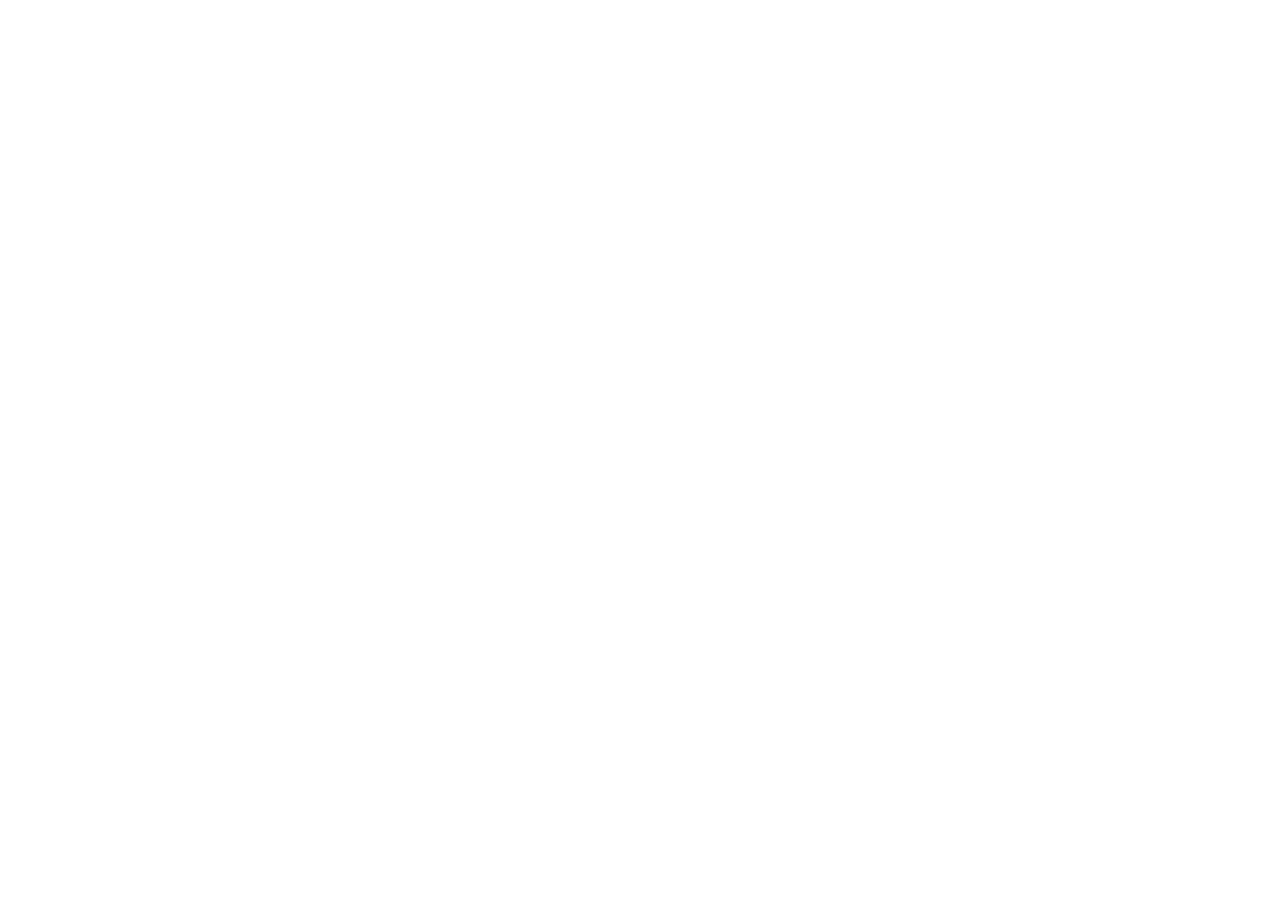
==== futures.html @ b8268a12 "???" ====
<!DOCTYPE html>
<html lang="en">
<head>
    <meta charset="UTF-8">
    <meta name="viewport" content="width=device-width, initial-scale=1.0">
    <title>Document</title>
</head>
<body>
    
</body>
</html>
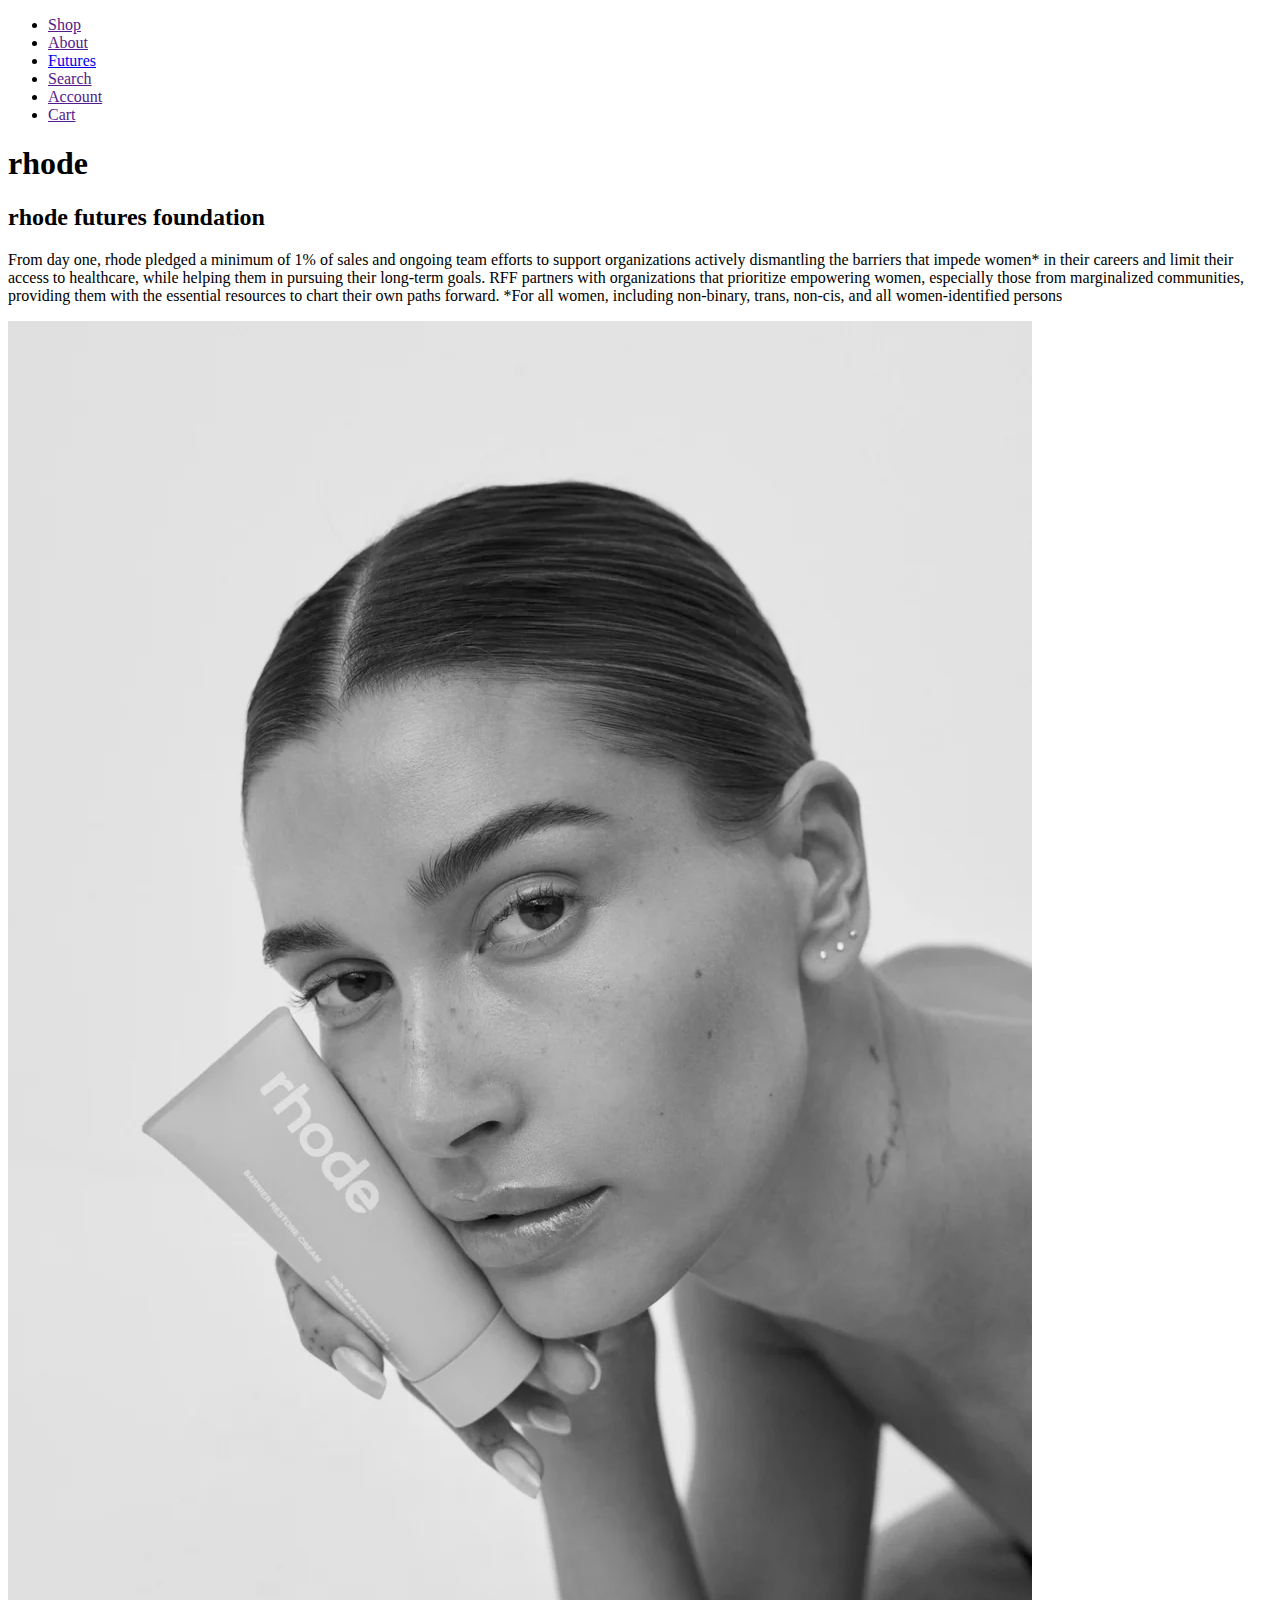
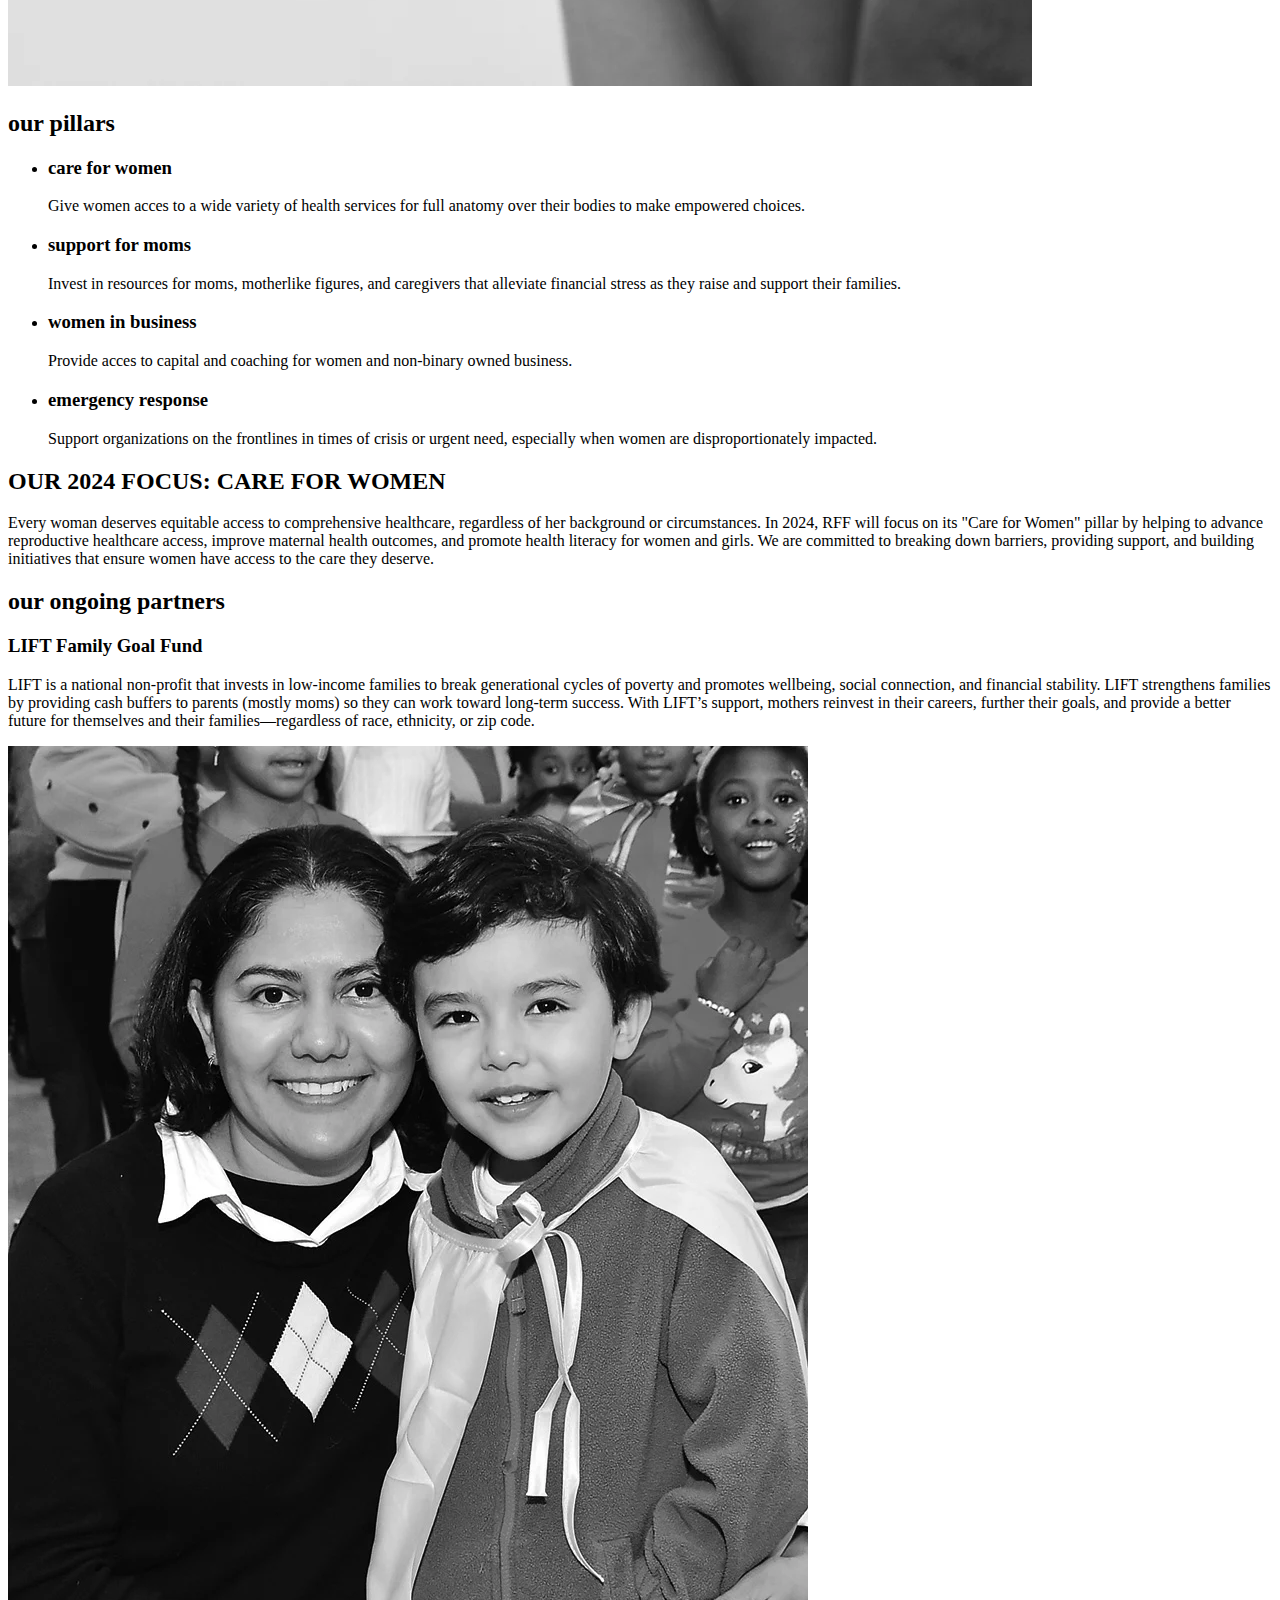
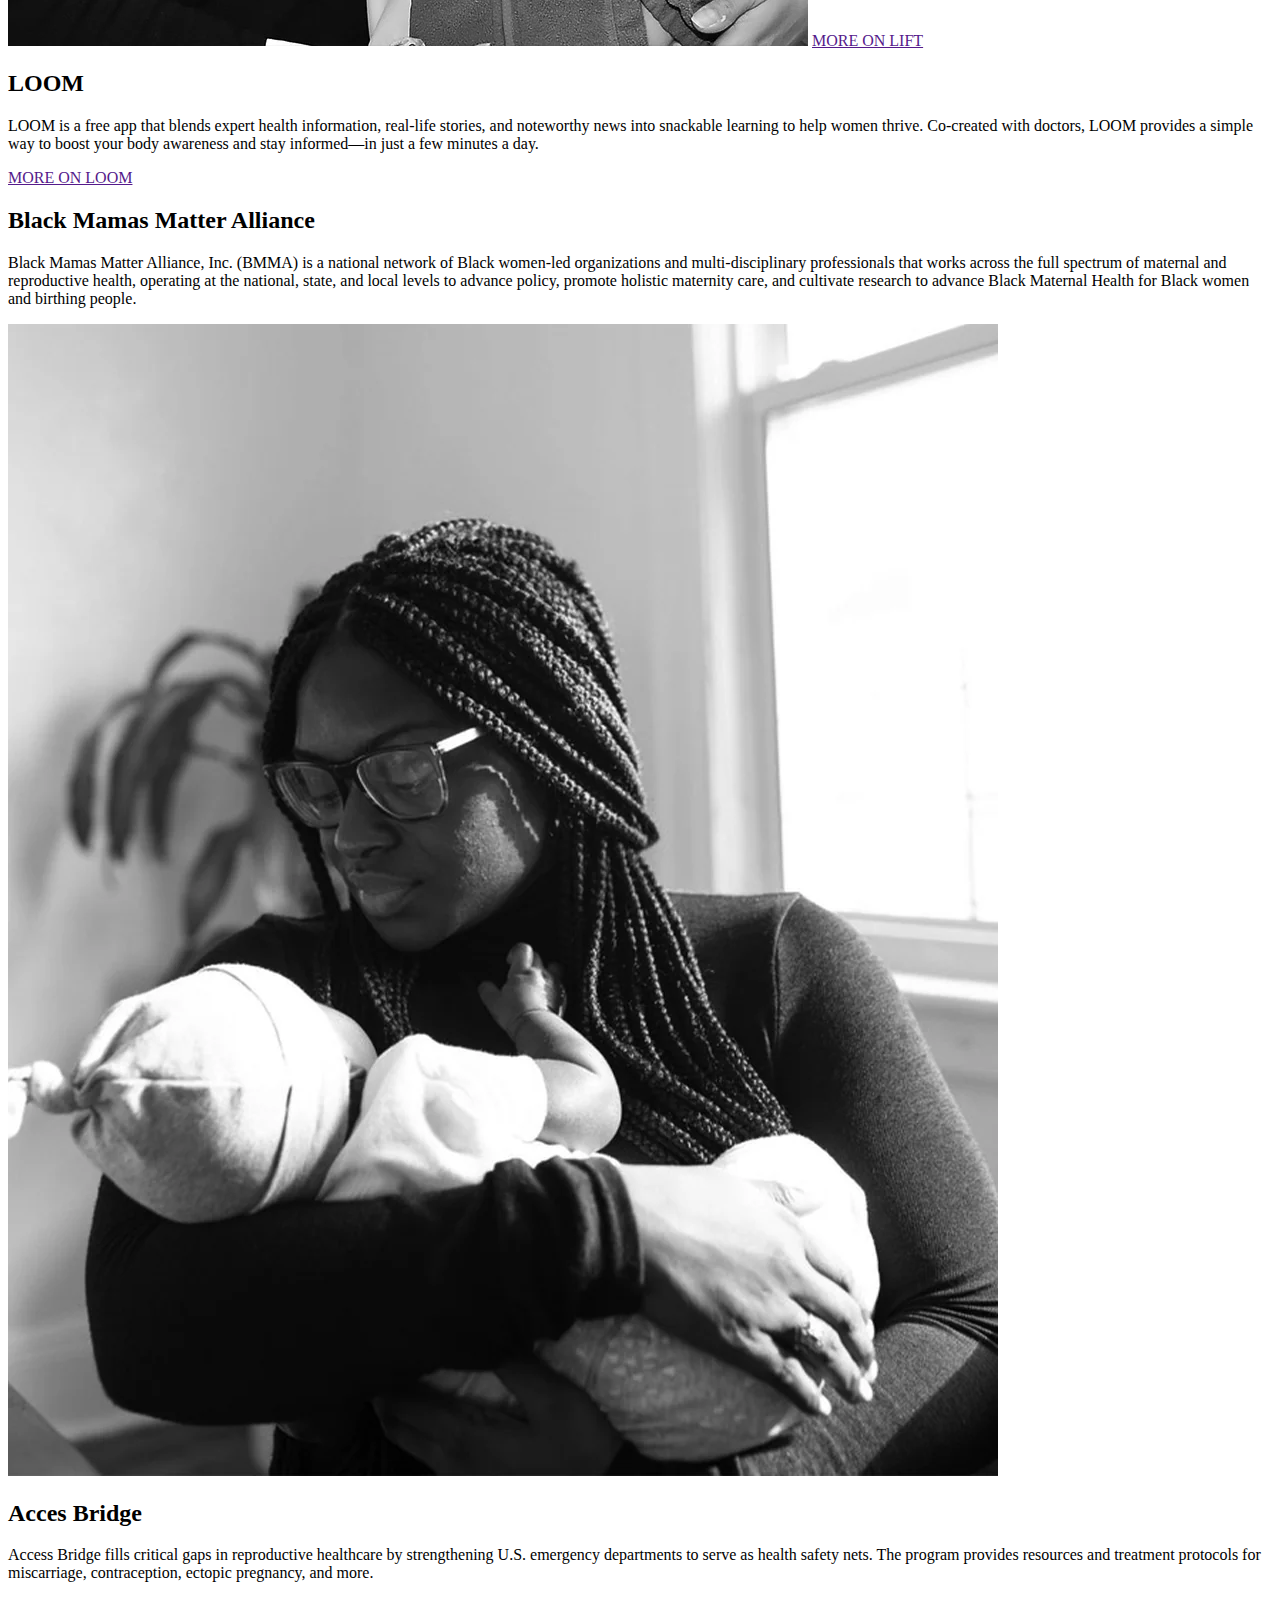
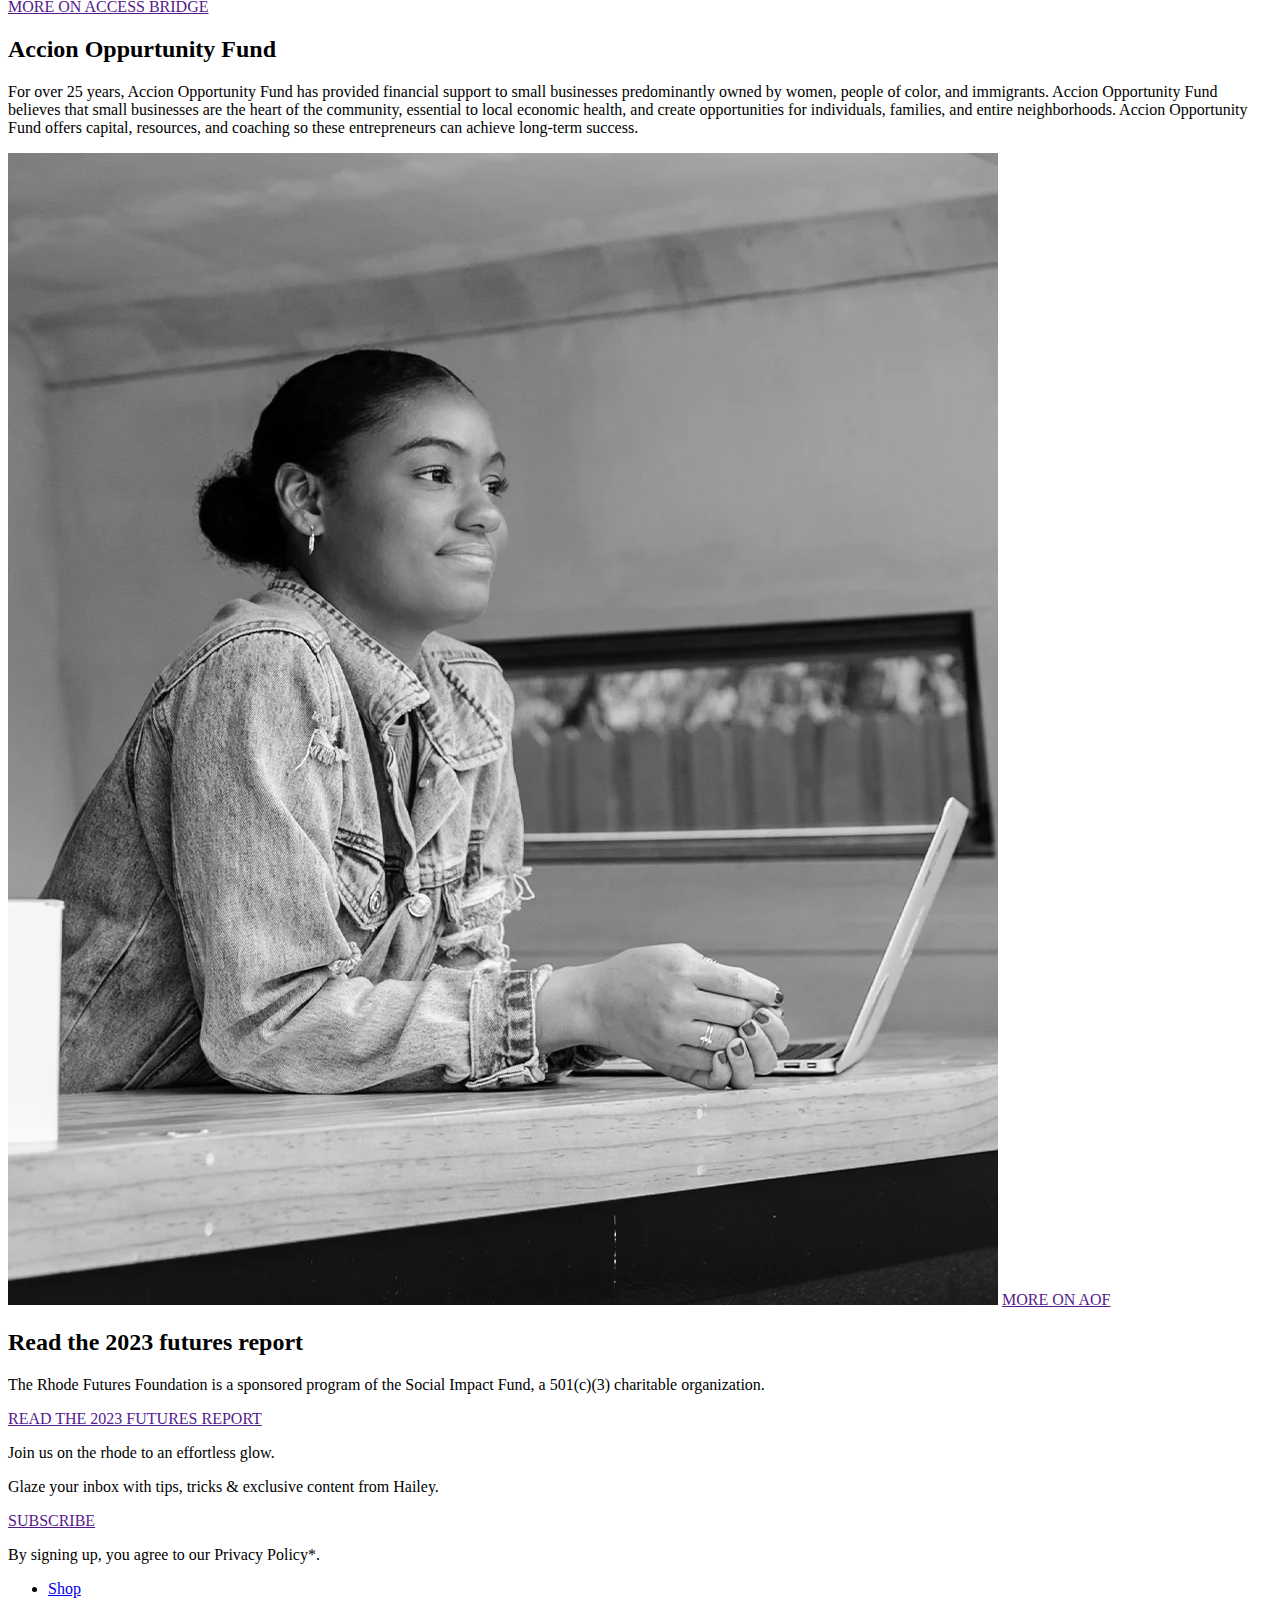
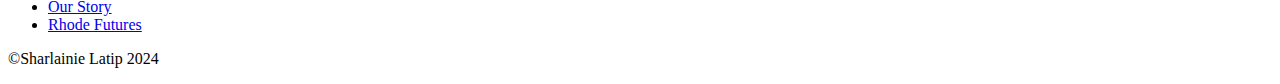
==== commit 817a25f2: "27/11" ====
--- a/futures.html
+++ b/futures.html
@@ -1,11 +1,133 @@
 <!DOCTYPE html>
 <html lang="en">
+	
 <head>
-    <meta charset="UTF-8">
-    <meta name="viewport" content="width=device-width, initial-scale=1.0">
-    <title>Document</title>
+	<meta charset="UTF-8">
+	<meta name="author" content="jouw naam">
+	<meta name="viewport" content="width=device-width, initial-scale=1">
+	
+	<title>Howdy FED2425</title>
+	
+	<link href="styles/style.css" rel="stylesheet">
+	<link rel="icon" type="image/svg+xml" href="images/favicon.svg">
 </head>
+
 <body>
-    
+    <header>
+        <nav>
+          <ul>
+            <li><a href="">Shop</a></li>
+            <li><a href="">About</a></li>
+            <li><a href="futures.html">Futures</a></li>
+            <li><a href="">Search</a></li>
+            <li><a href="">Account</a></li>
+            <li><a href="">Cart</a></li>
+          </ul>
+        </nav>
+      </header>
+    <h1>rhode</h1>
+
+    <main>
+
+        <section>
+            <h2>rhode futures foundation</h2>
+            <p>From day one, rhode pledged a minimum of 1% of sales and ongoing team efforts to support organizations actively dismantling the barriers that impede women* in their careers and limit their access to healthcare, while helping them in pursuing their long-term goals. RFF partners with organizations that prioritize empowering women, especially those from marginalized communities, providing them with the essential resources to chart their own paths forward. *For all women, including non-binary, trans, non-cis, and all women-identified persons</p>
+            <img src="images/futures-img/rhode-futures-foundation-img.webp" alt="rhode futures">
+        </section>
+
+        <section>
+            <h2>our pillars</h2>
+            <ul>
+                <li>
+                    <h3>care for women</h3>
+                    <p>Give women acces to a wide variety of health services for full anatomy over their bodies to make empowered choices.</p>
+                </li>
+                <li>
+                    <h3>support for moms</h3>
+                    <p>Invest in resources for moms, motherlike figures, and caregivers that alleviate financial stress as they raise and support their families.</p>
+                </li>
+                <li>
+                    <h3>women in business</h3>
+                    <p>Provide acces to capital and coaching for women and non-binary owned business.</p>
+                </li>
+                <li>
+                    <h3>emergency response</h3>
+                    <p>Support organizations on the frontlines in times of crisis or urgent need, especially when women are disproportionately impacted.</p>
+                </li>
+            </ul>
+        </section>
+
+        <section>
+            <h2> OUR 2024 FOCUS: CARE FOR WOMEN</h2>
+            <p>Every woman deserves equitable access to comprehensive healthcare, regardless of her background or circumstances. In 2024, RFF will focus on its "Care for Women" pillar by helping to advance reproductive healthcare access, improve maternal health outcomes, and promote health literacy for women and girls. We are committed to breaking down barriers, providing support, and building initiatives that ensure women have access to the care they deserve.</p>
+        </section>
+
+        <section>
+            <h2>our ongoing partners</h2>
+            <h3>LIFT Family Goal Fund</h3>
+            <p>LIFT is a national non-profit that invests in low-income families to break generational cycles of poverty and promotes wellbeing, social connection, and financial stability. LIFT strengthens families by providing cash buffers to parents (mostly moms) so they can work toward long-term success. With LIFT’s support, mothers reinvest in their careers, further their goals, and provide a better future for themselves and their families—regardless of race, ethnicity, or zip code.</p>
+            <img src="images/futures-img/lift-img.webp" alt="lift family goal fund">
+            <a href="">MORE ON LIFT</a>
+        </section>
+
+        <section>
+            <h2>LOOM</h2>
+            <p>LOOM is a free app that blends expert health information, real-life stories, and noteworthy news into snackable learning to help women thrive. Co-created with doctors, LOOM provides a simple way to boost your body awareness and stay informed—in just a few minutes a day.</p>
+            <a href="">MORE ON LOOM</a>
+        </section>
+
+        <section>
+            <h2>Black Mamas Matter Alliance</h2>
+            <p>Black Mamas Matter Alliance, Inc. (BMMA) is a national network of Black women-led organizations and multi-disciplinary professionals that works across the full spectrum of maternal and reproductive health, operating at the national, state, and local levels to advance policy, promote holistic maternity care, and cultivate research to advance Black Maternal Health for Black women and birthing people.</p>
+            <img src="images/futures-img/bbma-img.webp" alt="black mamas matter alliance">
+        </section>
+
+        <section>
+            <h2>Acces Bridge</h2>
+            <p>Access Bridge fills critical gaps in reproductive healthcare by strengthening U.S. emergency departments to serve as health safety nets. The program provides resources and treatment protocols for miscarriage, contraception, ectopic pregnancy, and more.</p>
+            <a href="">MORE ON ACCESS BRIDGE</a>
+        </section>
+
+        <section>
+            <h2>Accion Oppurtunity Fund</h2>
+            <p>For over 25 years, Accion Opportunity Fund has provided financial support to small businesses predominantly owned by women, people of color, and immigrants. Accion Opportunity Fund believes that small businesses are the heart of the community, essential to local economic health, and create opportunities for individuals, families, and entire neighborhoods. Accion Opportunity Fund offers capital, resources, and coaching so these entrepreneurs can achieve long-term success.</p>
+            <img src="images/futures-img/accion-img.webp" alt="accion">
+            <a href="">MORE ON AOF</a>
+        </section>
+
+        <section>
+            <h2>Read the 2023 futures report</h2>
+            <!-- maak h2 visually hidden -->
+            <p>The Rhode Futures Foundation is a sponsored program of the Social Impact Fund, a 501(c)(3) charitable organization.</p>
+            <a href="">READ THE 2023 FUTURES REPORT</a>
+        </section>
+
+    </main>
+
+    <footer>
+	
+		<p>Join us on the rhode to an effortless glow.</p>
+		<p>Glaze your inbox with tips, tricks & exclusive content from Hailey.</p>
+	
+		<form action="Email Adress">
+				<a href="">SUBSCRIBE</a>
+		</form>
+	
+		<p>By signing up, you agree to our Privacy Policy*.</p>
+	
+		<nav>
+		  <ul>
+			<li><a href="shop.html">Shop</a></li>
+			<li><a href="our-story.html">Our Story</a></li>
+			<li><a href="futures.html">Rhode Futures</a></li>
+		  </ul>
+		</nav>
+	
+			<p>&copy;Sharlainie Latip 2024</p>
+	  </footer>
+
 </body>
+
+<script defer src="scripts/script.js"></script>
+
 </html>--- a/styles/style.css
+++ b/styles/style.css
@@ -0,0 +1,30 @@
+/**************/
+/* CSS REMEDY */
+/**************/
+*, *::after, *::before {
+  box-sizing:border-box;  
+}
+
+
+
+
+
+
+/*********************/
+/* CUSTOM PROPERTIES */
+/*********************/
+:root {
+	/* startje */
+	--color-text:#111;
+	--color-background:#eee;
+}
+
+
+
+
+
+/****************/
+/* JOUW STYLING */
+/****************/
+
+/* jouw code */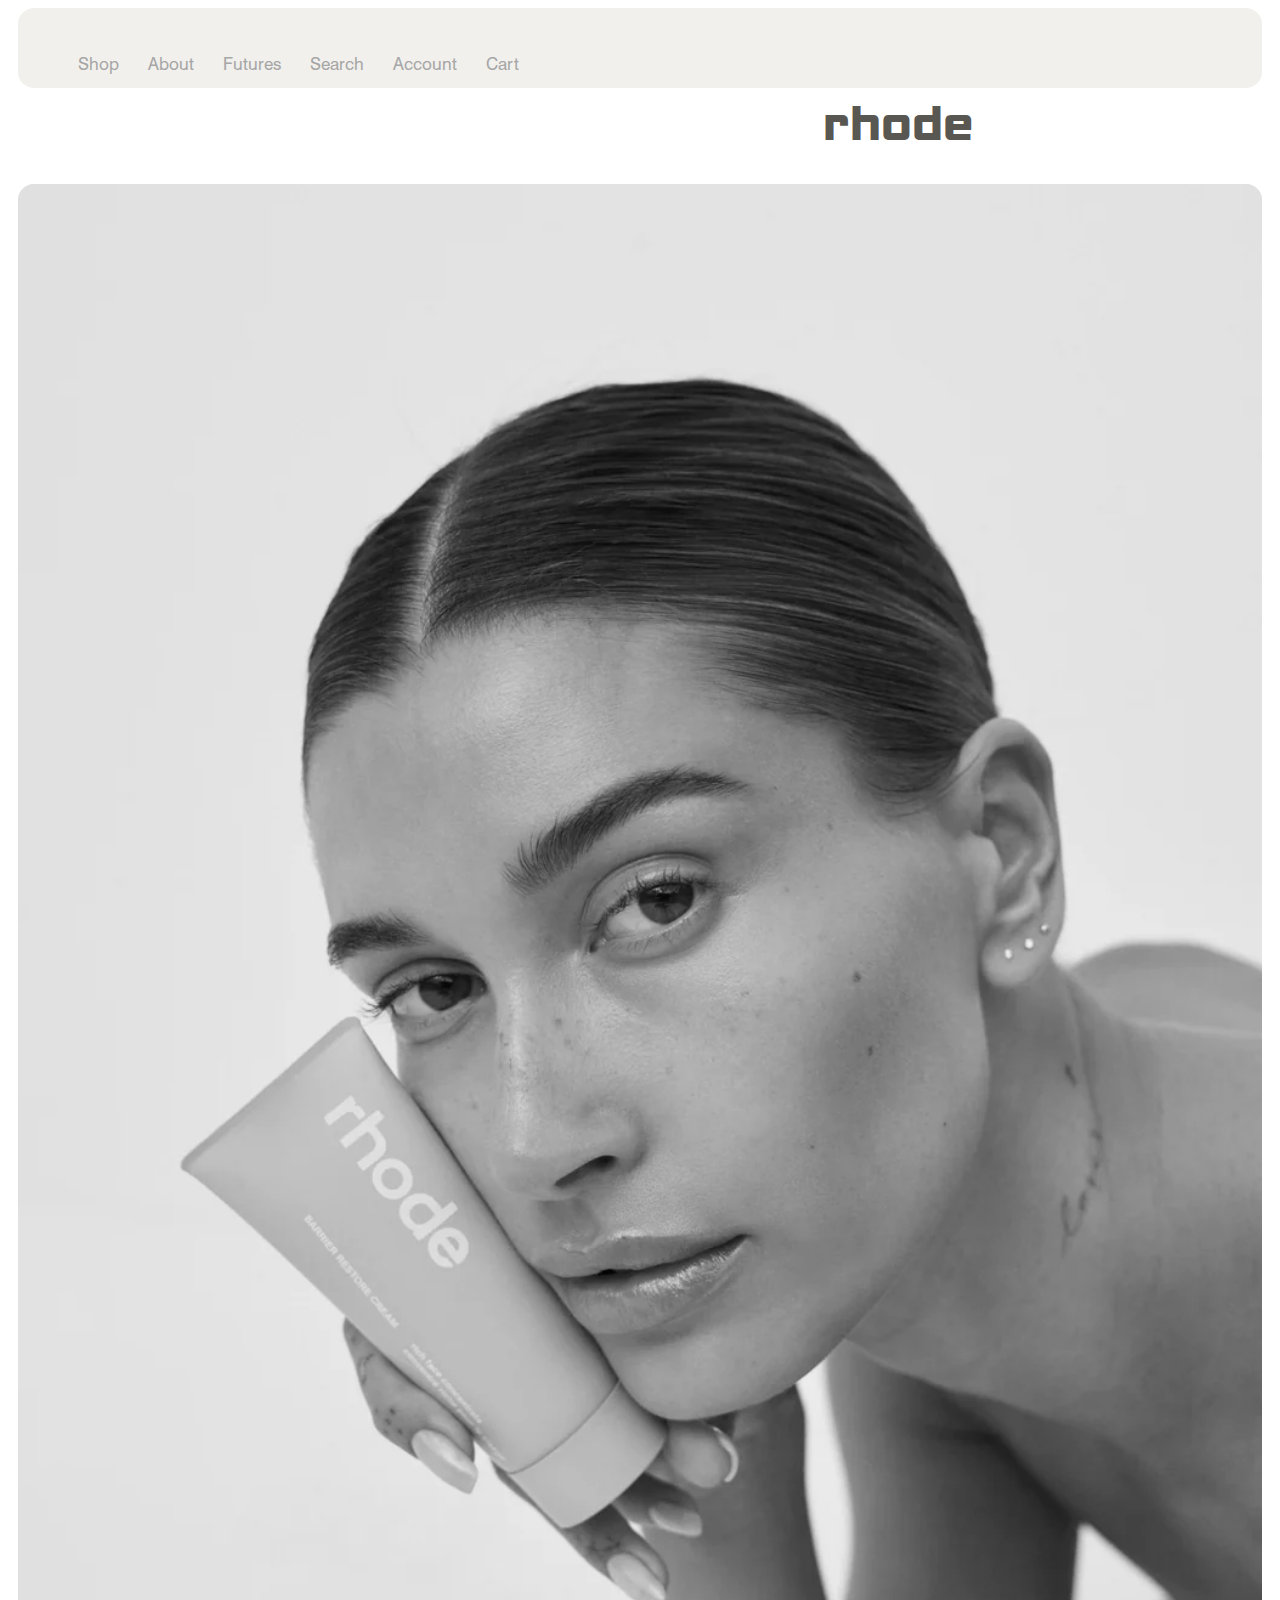
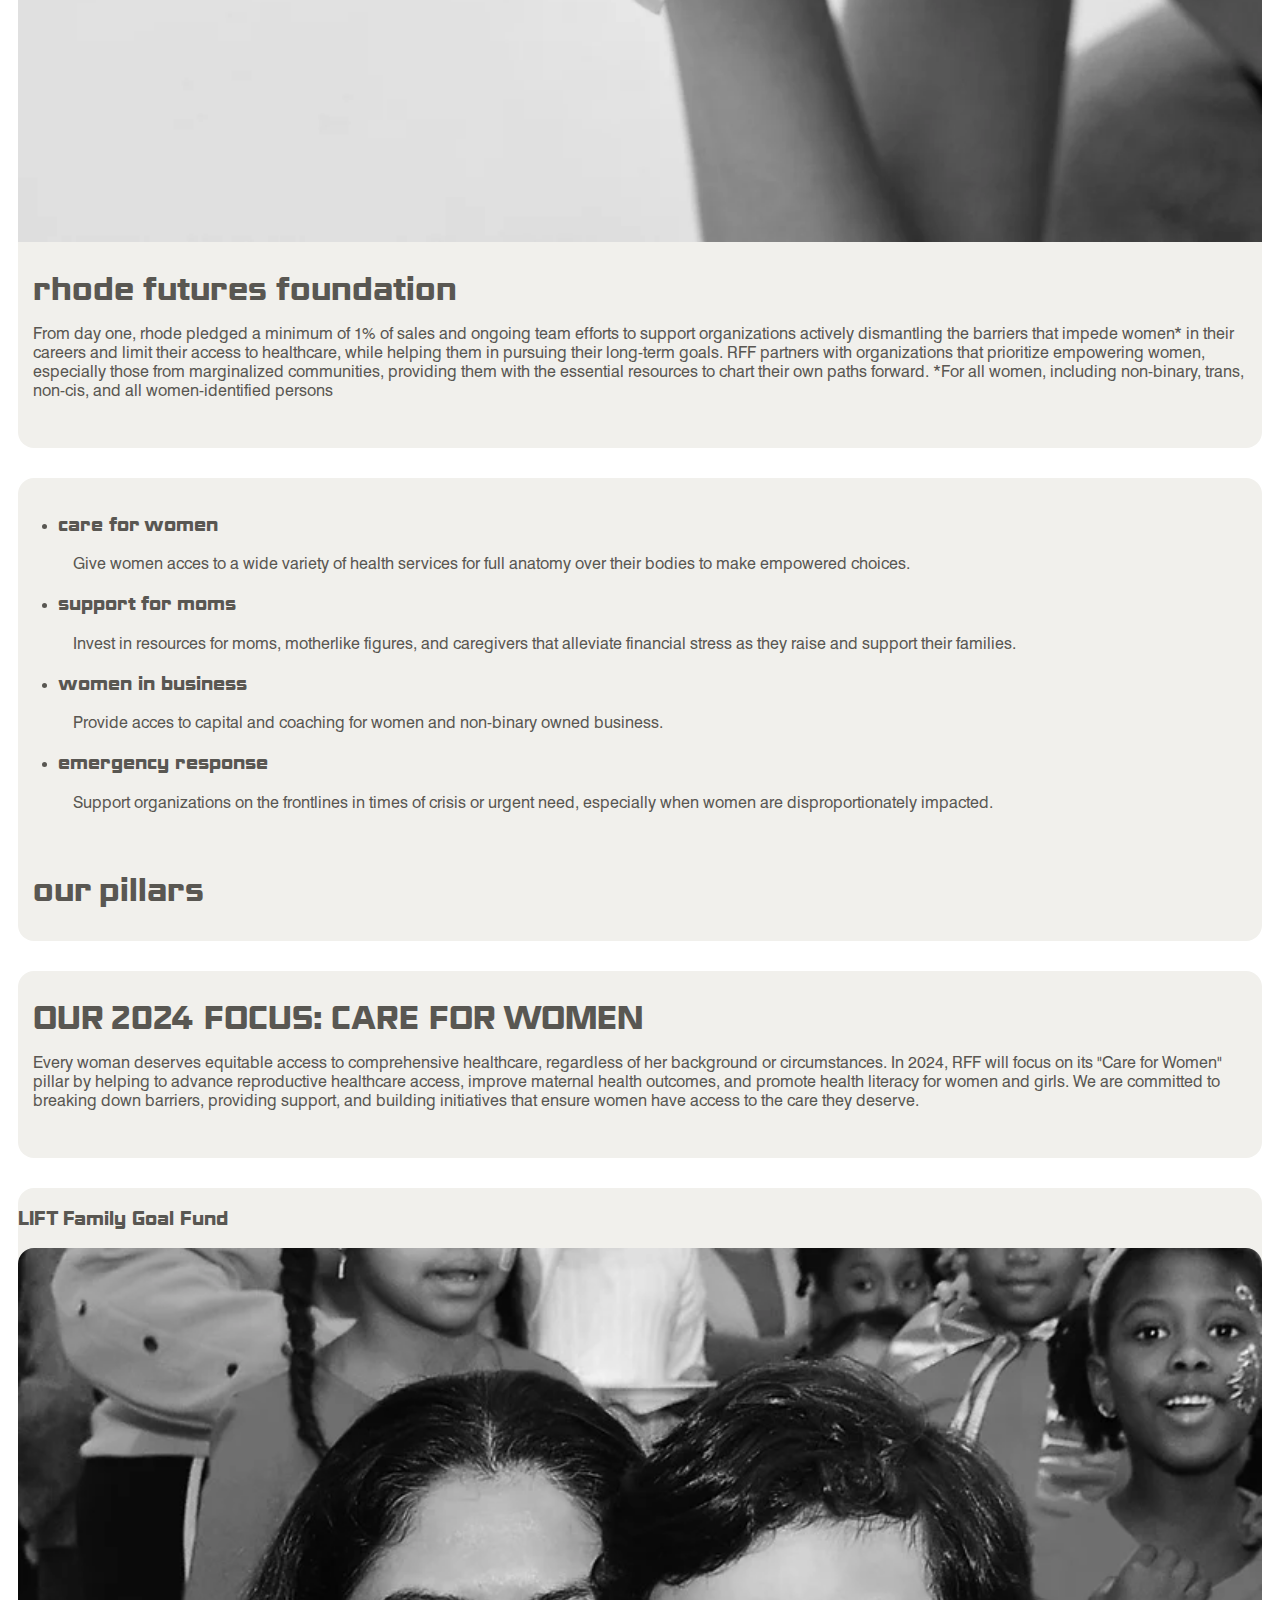
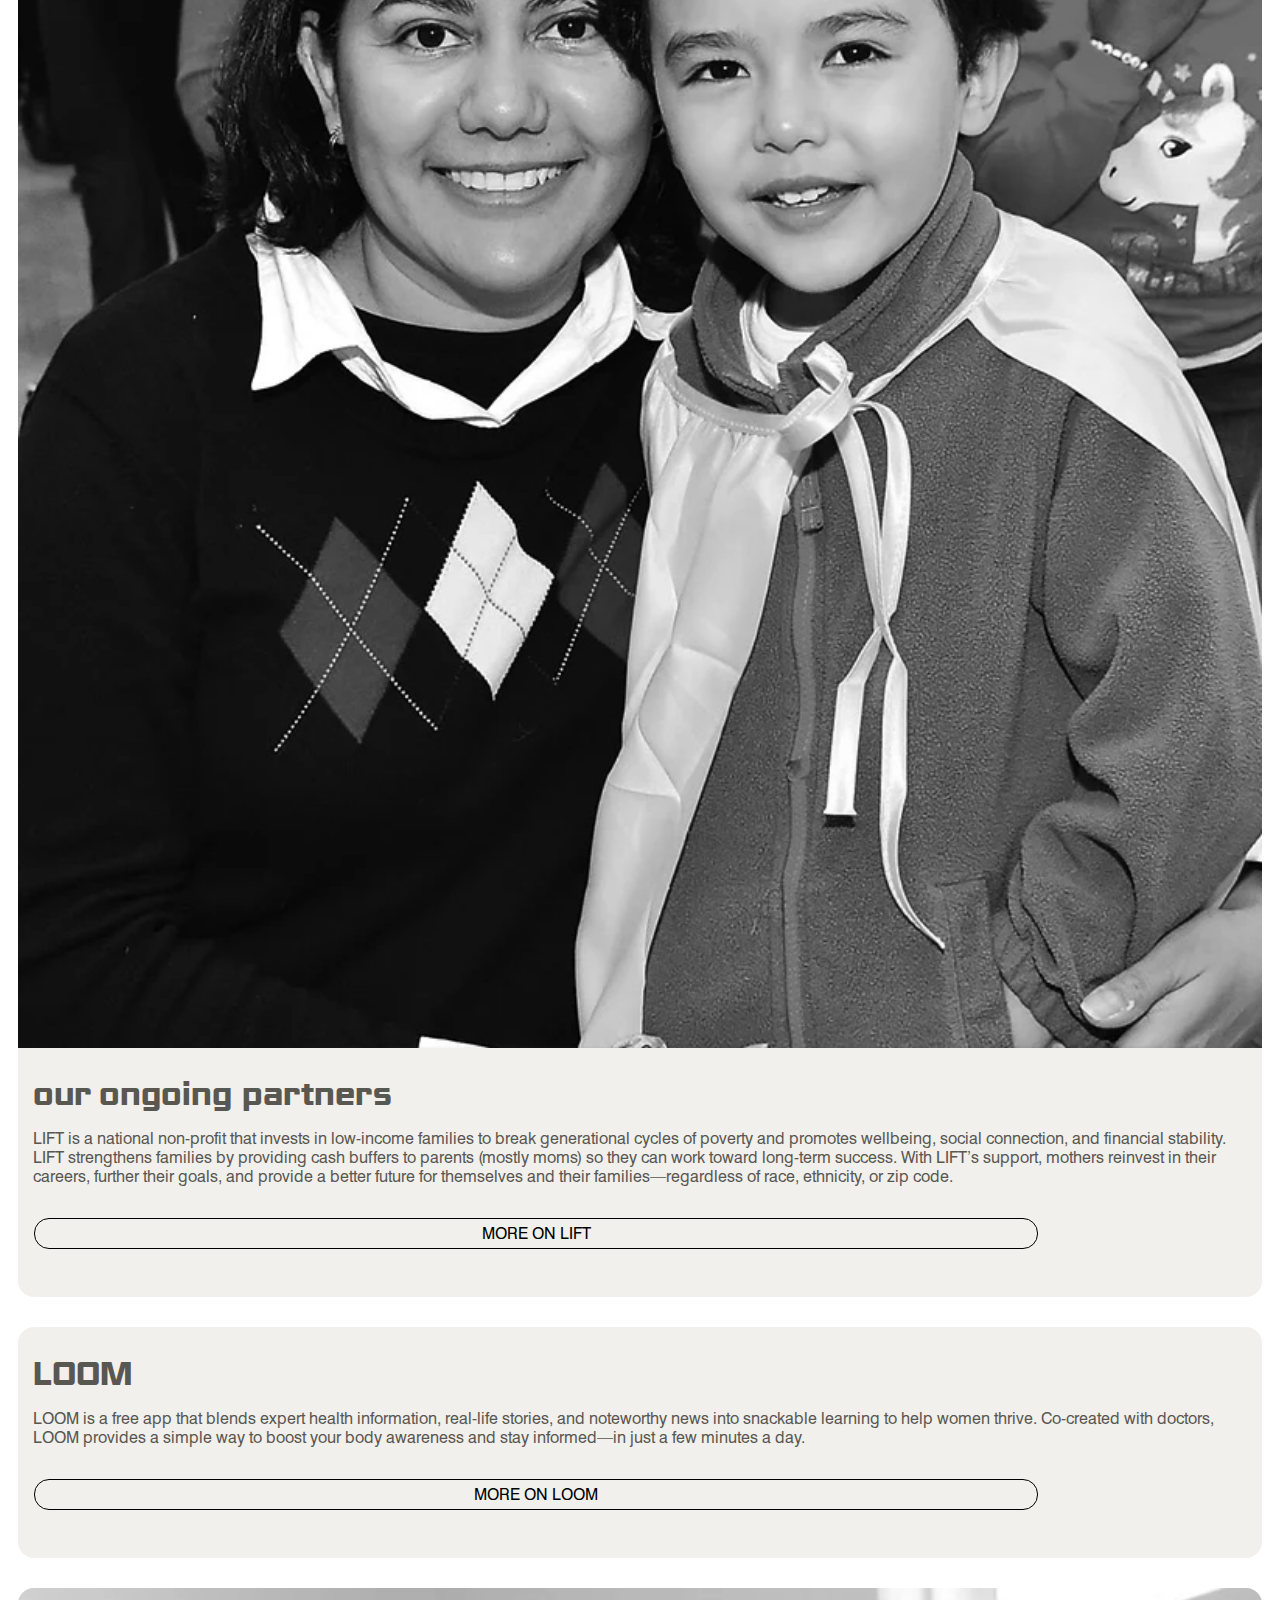
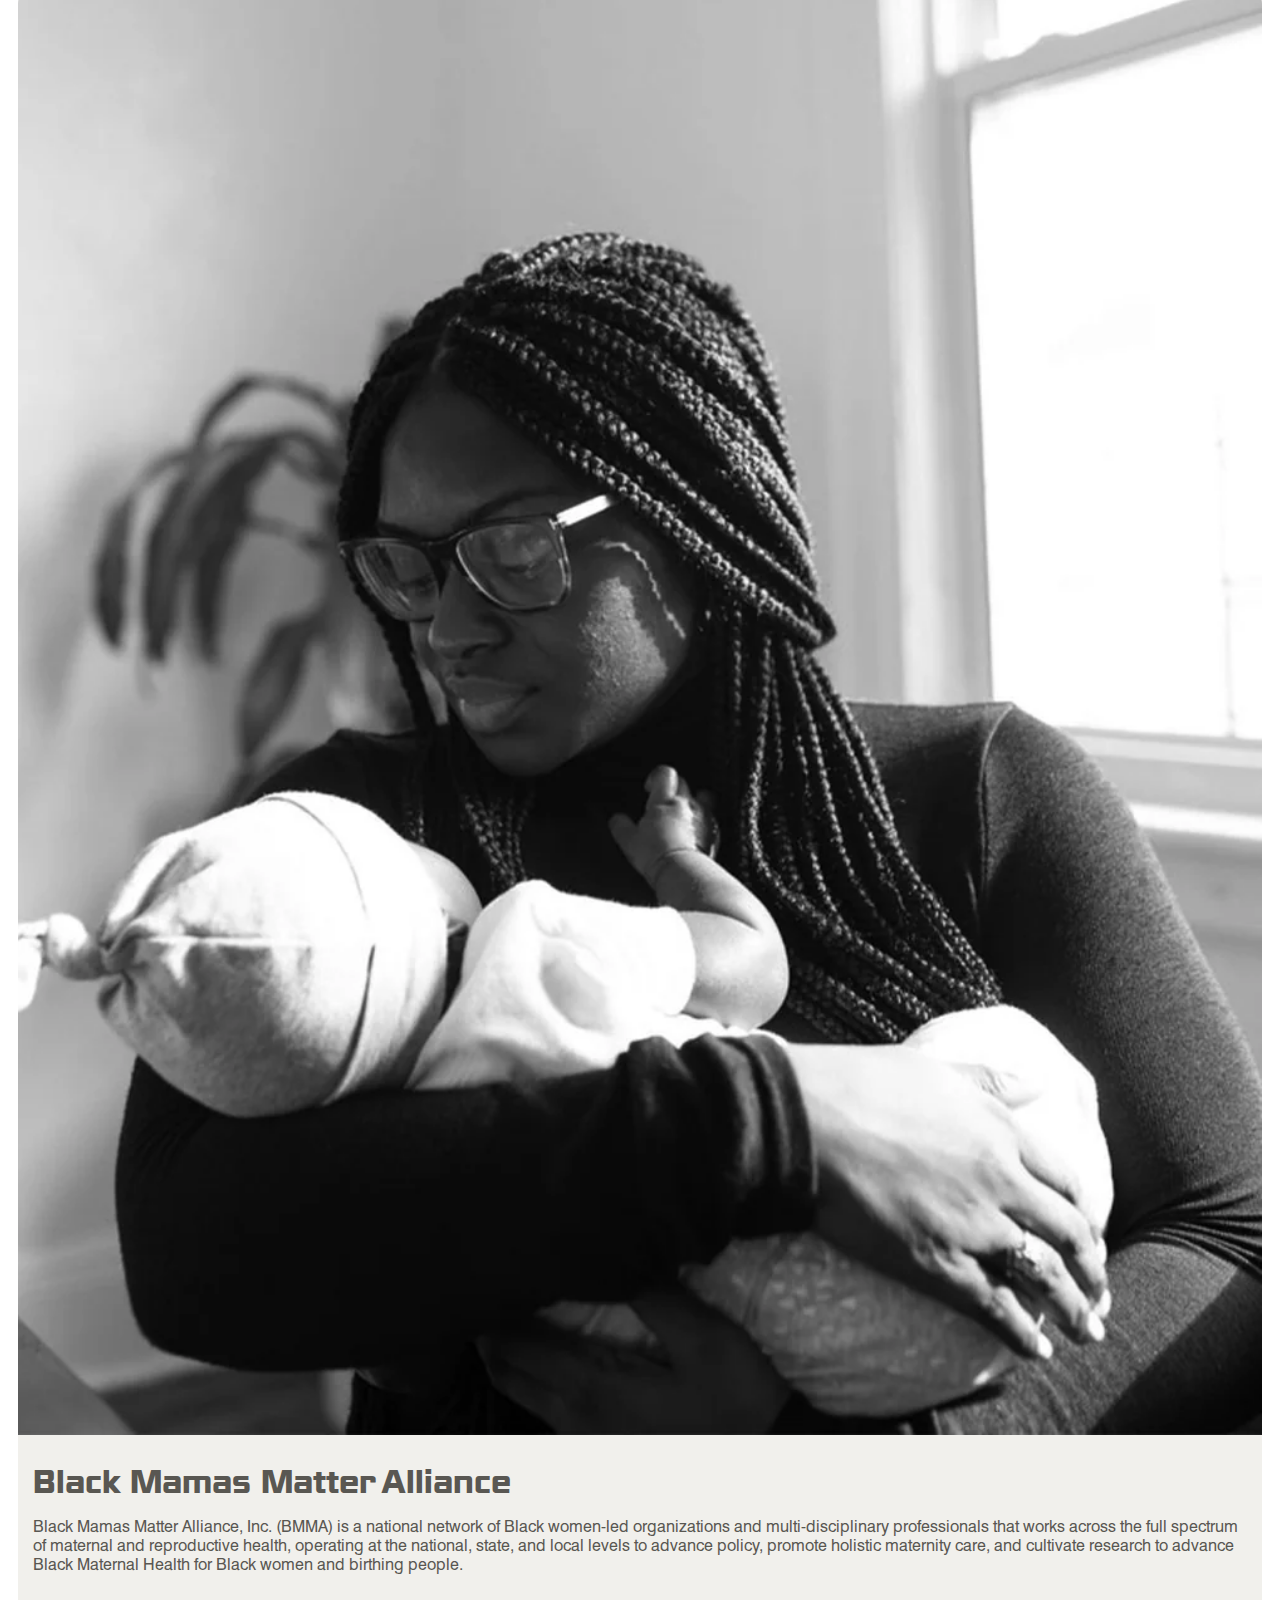
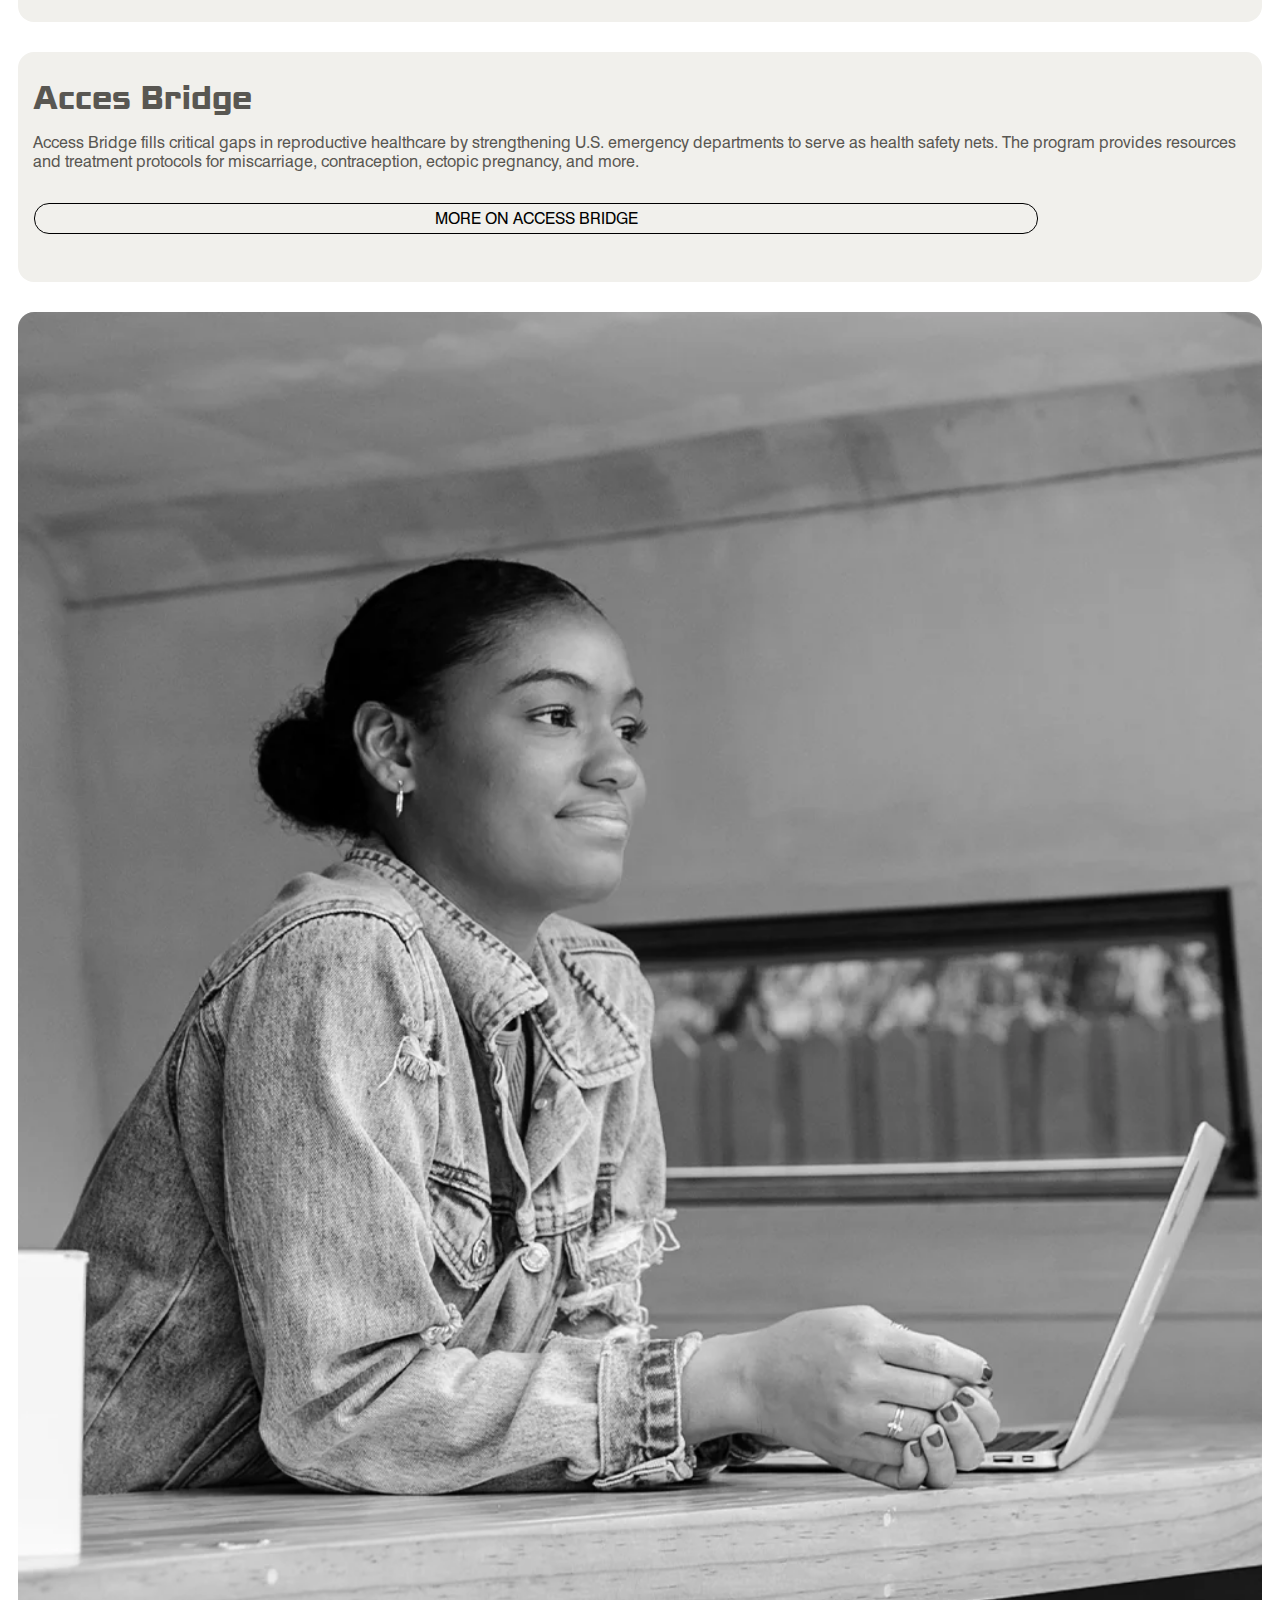
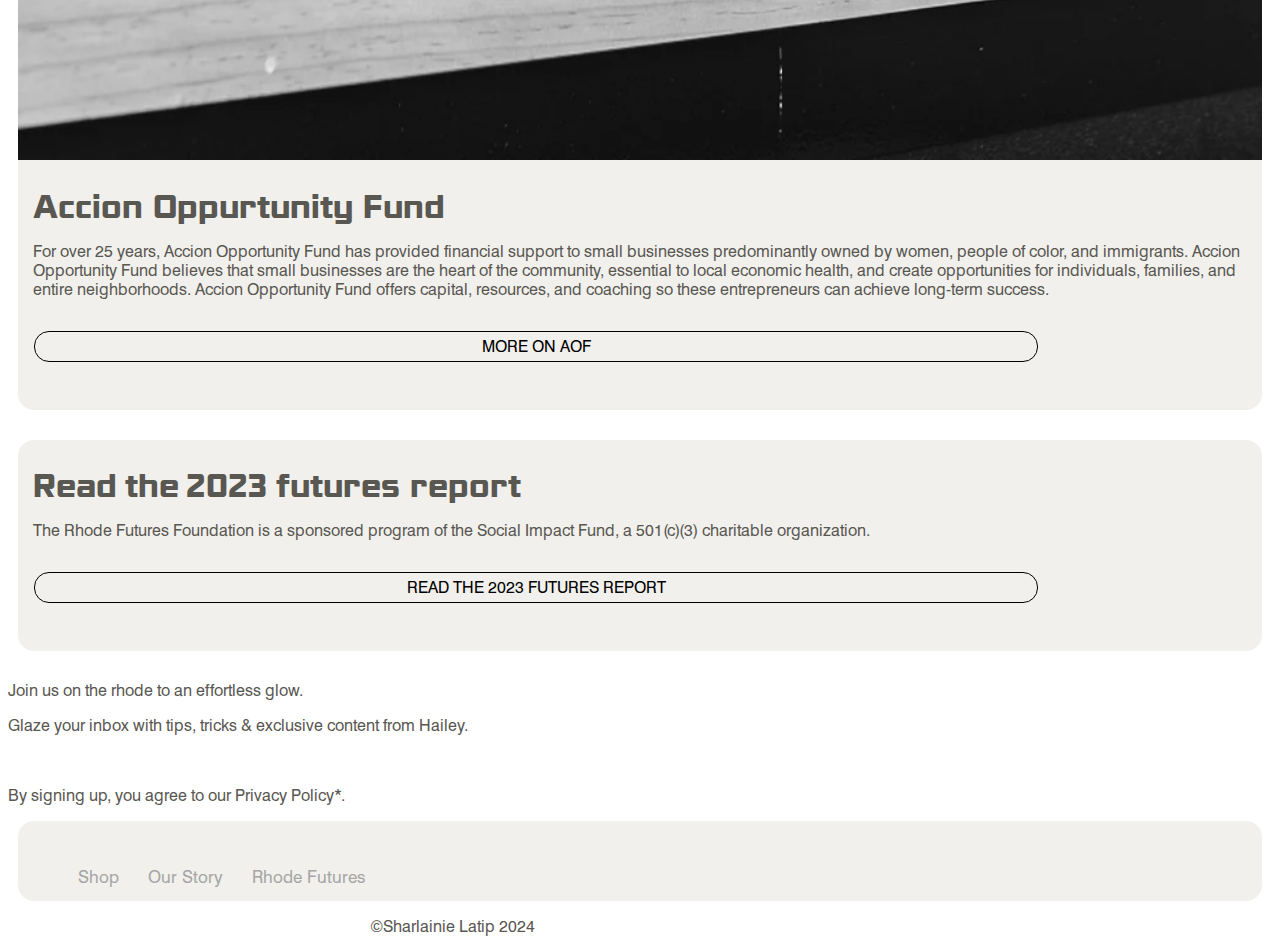
==== commit 77efad04: "5 dec update" ====
--- a/futures.html
+++ b/futures.html
@@ -109,7 +109,7 @@
 		<p>Join us on the rhode to an effortless glow.</p>
 		<p>Glaze your inbox with tips, tricks & exclusive content from Hailey.</p>
 	
-		<form action="Email Adress">
+		<form action="EmailAdress">
 				<a href="">SUBSCRIBE</a>
 		</form>
 	
@@ -123,11 +123,13 @@
 		  </ul>
 		</nav>
 	
-			<p>&copy;Sharlainie Latip 2024</p>
+		<p>&copy;Sharlainie Latip 2024</p>
 	  </footer>
 
+      <script defer src="scripts/script.js"></script>
+      
 </body>
 
-<script defer src="scripts/script.js"></script>
+
 
 </html>--- a/styles/style.css
+++ b/styles/style.css
@@ -27,4 +27,683 @@
 /* JOUW STYLING */
 /****************/
 
-/* jouw code */+/* jouw code */
+
+body {
+  background-color: white;
+  color: #595752;
+}
+
+@font-face {
+    font-family: "rhodefont";
+    font-weight: bold;
+    src: url('../fonts/NNRektoratWeb-Heavy1.woff2');
+}
+
+@font-face {
+  font-family: "rhodefont";
+  font-weight: normal;
+  src: url('../fonts/testfont1.woff2');
+}
+
+@font-face {
+  font-family: "rhodefont";
+  font-weight: thin;
+  src: url('../fonts/testfont2.woff2');
+}
+
+h2 {
+  font-family: "rhodefont";
+  font-weight: bold;
+}
+
+
+/* voorbeeldjes van bold en normal, copy paste dit per element */
+h3 {
+  font-family: "rhodefont";
+  font-weight: bold;
+}
+
+h4 {
+  font-family: "rhodefont";
+  font-weight: normal;
+}
+
+p {
+  font-family: "rhodefont";
+  font-weight: normal;
+}
+
+a {
+  font-family: "rhodefont";
+  font-weight: normal;
+}
+
+/* WAAR HEADER STYLING BEGINT */
+
+nav {
+    background:#F1F0EC;
+    height: 80px;
+    max-width: 100%;
+    border-radius: 1em;
+    margin-left: 10px;
+    margin-right: 10px;
+}
+
+h1 {
+  font-size: 3em;
+  position: relative;
+  align-items: center;
+  text-align: center;
+  margin-top: 0px;
+  padding-top: 5px;
+  font-family: "rhodefont";
+  font-weight: bold;
+  color: #595752;
+}
+
+nav ul {
+    float: left;
+}
+
+nav ul li {
+    display: inline-block;
+    line-height: 80px;
+    margin: 0 5px;
+    margin-left: 20px;
+}
+
+nav ul li a {
+    color: #A6A6A6;
+    font-size: 17px;
+}
+
+a:hover, a:active {
+    background: white;
+    transition: 0.5s;
+}
+
+.checkbtn {
+  position: relative;
+  font-size: 30px;
+  float: left;
+  line-height: 70px;
+  margin-left: 15px;
+  cursor: pointer;
+  display: none;
+}
+
+.checkbtn img {
+    max-width: .75em;
+}
+
+#check {
+    display: none;
+}
+
+@media (max-width:952px) {
+    nav ul li a {
+        font-size: 16px;
+    }
+}
+
+@media (max-width: 858px) {
+    .checkbtn {
+        display: block;
+    }
+    .header-ul {
+        position: fixed;
+        margin-left: 1em;
+        margin-right: 1em;
+        border-radius: 1em;
+        width: 100%;
+        height: 100vh;
+        background: #F1F0EC;
+        top: 100px;
+        left: -100%;
+        text-align: center;
+        opacity: 0%;
+        transform: translateY(-50px);
+        transition: all .5s ease-in-out;
+    }
+    nav ul li {
+        display: inline-block;
+        margin: 50px 10px;
+        line-height: 20px;
+    }
+    nav ul li a {
+        font-size: 18px;
+        border-bottom: 1px solid black;
+    }
+    a:hover, a:active{
+        background: none;
+        color: #595752;
+        animation: dropdown;
+        border-bottom: 1px solid #595752;
+    }
+    #check:checked ~ .header-ul {
+        left: 0;
+        opacity: 1;
+        transform: translateY(0);
+    }
+
+    @keyframes dropdown {
+      from {
+          opacity: 0; /* Start met transparantie */
+          transform: translateY(-50px); /* Beweeg naar beneden */
+      }
+      to {
+          opacity: 1; /* Volledig zichtbaar */
+          transform: translateY(0); /* Op de originele plaats */
+      }
+    }
+}
+
+a {
+    text-decoration: none;
+    list-style: none;
+    color: white;
+}
+
+/* EINDE VAN HEADER STYLING */
+
+/* BEGIN STYLING VAN CAROUSEL1 */
+
+.carousel1-container {
+  max-width: 1200px;
+  margin-left: 10px;
+  margin-right: 10px;
+  overflow: hidden;
+  margin: 10px;
+  text-align: center;
+  position: relative; 
+  background-color: white;
+}
+
+.carousel1 {
+  display: flex;
+  justify-content: center;
+  flex-wrap: nowrap;
+}
+
+.carousel1-items {
+  list-style-type: none;
+  display: flex; 
+  width: 100%;
+  overflow: hidden;
+  flex-wrap: nowrap; 
+  overflow-x: auto; 
+  padding: 0px;
+  gap: 20px; 
+  scrollbar-width: none;
+  background-color: white;
+}
+
+.carousel1-items li {
+  flex: 0 0 400px; 
+  width: 250px;
+  margin: 0;
+  padding: 0;
+  display: flex; 
+  flex-direction: column; 
+  justify-content: flex-start;
+  align-items: flex-start;
+  background-color: #f9f9f9; 
+  border-radius: 10px; 
+  padding: 20px 20px;
+  box-sizing: border-box;
+  order: 0;
+}
+
+.carousel1-items li h3 {
+  font-size: 40px;
+  color: #666;
+  margin-bottom: 5px;
+  margin-top: 0px;
+  order: 1;  
+}
+
+.carousel1-items li img {
+  align-items: center;
+  max-width: 100%; 
+  height: auto; 
+  order: 2;  
+}
+
+.carousel1-items li h4 {
+  font-size: 16px;
+  color: #333;
+  font-weight: bold;
+  margin-bottom: 0px;
+  order: 3;  
+}
+
+.carousel1-items li p {
+  font-size: 14px;
+  color: #999;
+  margin-top: 5px;
+  margin-bottom: 20px;
+  margin-right: 1em;
+  text-align: center;
+  order: 4;  
+}
+
+.carousel1-items li a {
+  display: inline-flex; 
+  align-items: center;
+  white-space: nowrap;
+  margin: 0px 10px;
+  max-width: 100%;
+  box-sizing: border-box;
+  background-color: #f9f9f9;
+  border: 1px solid #333;
+  color: #333;
+  text-decoration: none;
+  padding: 5px 100px ;
+  border-radius: 20px;
+  font-size: 14px;
+  transition: background-color 0.3s;
+  order: 5;  
+}
+
+.carousel1-items a:hover {
+  background-color: #fff; /* Donkerdere achtergrond bij hover */
+}
+
+/* BEGIN STYLING VAN CAROUSEL1-DOTS */
+
+/* Carousel Navigatie */
+.carousel1-dots {
+  display: flex;
+  justify-content: center;
+  margin-top: 10px;
+  visibility: visible;
+
+}
+
+.carousel1-dots button {
+  font-size: 0;
+  width: 5px;
+  height: 13px;
+  margin: 0 4px;
+  border: none;
+  border-radius: 50%;
+  background-color: #73706C;
+}
+
+.carousel1-dots button.active {
+  position: relative;
+  width: 15px;
+  height: 16px;
+  background-color: #73706C;
+}
+
+/* EINDE STYLING VAN CAROUSEL1-DOTS */
+
+/*  BEGIN CAROUSEL2 STYLING */
+
+.carousel2-container {
+  position: relative;
+  display: flex;
+  flex-direction: column;
+  align-items: center;
+  margin: 0 auto;
+  max-width: 1200px;
+}
+
+.carousel2 {
+  display: flex;
+  overflow-x: auto;
+  scroll-snap-type: x mandatory;
+}
+
+.carousel2-items {
+  display: flex;
+  gap: 20px;
+}
+
+.carousel2-items li {
+  min-width: 300px;
+  list-style: none;
+  border-radius: 10px;
+  box-shadow: 0 4px 10px rgba(0, 0, 0, 0.1);
+  background-color: #fff;
+  overflow: hidden;
+  position: relative;
+  text-align: center;
+}
+
+.carousel2-items li img {
+  width: 100%;
+  height: auto;
+  border-bottom: 2px solid #f4f4f4;
+}
+
+.carousel2-items li h3 {
+  margin-top: 20px;
+  font-size: 20px;
+  font-weight: bold;
+  color: #333;
+}
+
+.carousel2-items li h4 {
+  font-size: 18px;
+  color: #666;
+  margin: 10px 0;
+}
+
+.carousel2-items li p {
+  font-size: 14px;
+  color: #777;
+  margin-bottom: 20px;
+}
+
+.carousel2-items li a {
+  font-size: 16px;
+  color: #333;
+  text-decoration: none;
+  background-color: #f5f5f5;
+  padding: 10px;
+  border-radius: 20px;
+  transition: background-color 0.3s ease;
+}
+
+.carousel2-items li a:hover {
+  background-color: #e0e0e0;
+}
+
+.carousel1-dots {
+  display: flex;
+  justify-content: center;
+  margin-top: 20px;
+}
+
+.carousel1-dots button {
+  background: none;
+  border: 2px solid #ccc;
+  padding: 8px 16px;
+  margin: 0 5px;
+  font-size: 14px;
+  cursor: pointer;
+  transition: background-color 0.3s ease;
+}
+
+.carousel1-dots button.active {
+  background-color: #f0f0f0;
+}
+
+.carousel1-dots button:hover {
+  background-color: #e0e0e0;
+}
+
+
+/* EINDE CAROUSEL2 STYLOING  */
+
+
+/*  BEGIN CAROUSEL3 STYLING */
+
+.carousel3-container {
+  max-width: 1200px;
+  margin-left: 10px;
+  margin-right: 10px;
+  overflow: hidden;
+  margin: 10px ;
+  text-align: center;
+  position: relative; 
+  background-color: #F1F0EC;
+}
+
+.carousel3 {
+  display: flex;
+  justify-content: center;
+  flex-wrap: wrap;
+}
+
+.carousel3-items {
+  list-style-type: none;
+  display: flex; 
+  width: 100%;
+  overflow: hidden;
+  flex-wrap: nowrap; 
+  overflow-x: auto; 
+  padding: 0px;
+  gap: 20px; 
+  scrollbar-width: none;
+  background-color: #F1F0EC;
+}
+
+.carousel3-items li {
+  flex: 0 0 400px; 
+  width: 250px;
+  margin: 0;
+  padding: 0;
+  display: flex; 
+  flex-direction: column; 
+  justify-content: flex-start;
+  align-items: flex-start;
+  /* align-items: center; 
+  text-align: left; */
+  background-color: #F1F0EC; 
+  /* border-radius: 10px;  */
+  padding: 20px 20px;
+  box-sizing: border-box;
+  order: 0;
+}
+
+.carousel3-items li h2 {
+  font-size: 40px;
+  color: #666;
+  margin-bottom: 5px;
+  margin-top: 0px;
+  order: 1;
+}
+
+.carousel3-items li img {
+  max-width: 100%; 
+  height: auto; 
+  margin-bottom: 15px; 
+  order: 2;
+}
+
+.carousel3-items li p {
+  font-size: 14px;
+  color: #999;
+  margin-right: 1em;
+  margin-top: 5px;
+  margin-bottom: 20px;
+  text-align: center;
+  order: 4; 
+}
+
+.carousel3-items li a {
+  display: inline-block; 
+  background-color: #F1F0EC;
+  border: 1px solid #333;
+  color: #333;
+  text-decoration: none;
+  padding: 8px 100px;
+  border-radius: 20px;
+  font-size: 14px;
+  transition: background-color 0.3s;
+  order: 5; 
+}
+
+.carousel3-items a:hover {
+  background-color: #fff; /* Donkerdere achtergrond bij hover */
+}
+
+/*  EINDE CAROUSEL3 STYLING */
+
+
+
+/* BEGIN VISUALLY HIDDEN H2 STLYING */
+
+.h2-visually-hidden {
+  position: absolute;
+  width: 1px; 
+  height: 1px; 
+  margin: -1px; 
+  padding: 0;
+  border: 0;
+  clip: rect(0, 0, 0, 0);
+}
+
+/* EINDE VISUALLY HIDDEN H2 STYLING */
+
+/* H2 STYLING h2-one-of-everything */
+
+.h2-one-of-everything h2 {
+  font-size: 3em !important;  /* Pas de waarde aan naar de gewenste grootte */
+}
+
+
+/* BEGIN STYLING VIDEOS */
+
+.vid1-background-container {
+  background-video: ;
+  background-size: cover;
+  background-position: center;
+  background-repeat: no-repeat;
+  color: #595752; 
+  padding: 0px 10px;
+  display: flex;
+  flex-direction: column;
+  align-items: center; 
+  justify-content: center; 
+  text-align: center; 
+  height: 50vh; 
+}
+
+.vid1-background-container h2 {
+  order: 1;
+  font-size: 32px;
+  margin-bottom: 20px;
+  font-weight: bold;
+}
+
+.vid1-background-container p {
+  order: 2;
+  font-size: 16px;
+  margin-bottom: 20px;
+  line-height: 1.6;
+}
+
+.vid1-background-container a { 
+  order: 3;
+  font-size: 15px;
+  text-decoration: none;
+  color: #595752;
+  padding: 8px 20px;
+  border-radius: 20px;
+  align-items: center;
+  display: block;
+  transition: background-color white 0.3s ease;
+}
+
+.vid1-background-container a:hover {
+  background-color: white;
+}
+
+
+/* EINDE STYLING VIDEOS */
+
+/* BEGIN STYLING VAN NORMALE SECTION */
+
+section {
+  display: flex;
+  flex-direction: column;
+  margin-top: 30px;
+  margin-bottom: 30px;
+  margin-left: 10px;
+  margin-right: 10px;
+  border-radius: 1em;
+  background-color: #F1F0EC;
+  padding-bottom: 2em;
+}
+
+section img {
+  border-top-right-radius: 1em;
+  border-top-left-radius: 1em;
+  order: 1;
+}
+
+section h2 {
+  font-size: 2em;
+  font-weight: bold;
+  padding: 0px 15px;
+  margin-bottom: 0px;
+  order: 2;
+}
+
+section p {
+  padding: 0px 15px 0px;
+  order: 3;
+}
+
+section a {
+  align-items: center;
+  text-align: center;
+  border: .5px solid black;
+  border-radius: 15px;
+  margin: 1em 14em 1em 1em;
+  padding: 5px;
+  color: black;
+  order: 4;
+}
+
+a:hover {
+  background-color: white;
+}
+
+/* BEGIN img1-background-container STYLING  */
+
+.img1-background-container {
+  background-image: url('images/img-one-of-everything-good.webp');
+  background-size: cover;
+  background-position: center;
+  background-repeat: no-repeat;
+  color: #595752; 
+  padding: 0px 15px;
+  display: flex;
+  flex-direction: column;
+  align-items: stretch; 
+  justify-content: center; 
+  text-align: center; 
+  height: 45vh; 
+}
+
+.img1-background-container h2 {
+  order: 1;
+  font-size: 32px;
+  /* margin-bottom: 20px; */
+  margin: 0px;
+  margin-bottom: 0px;
+  font-weight: bold;
+  width: 100%;
+}
+
+.img1-background-container p {
+  order: 2;
+  font-size: 14px;
+  margin-bottom: 0px;
+  line-height: 1.6;
+  width: 100%;
+}
+
+.img1-background-container a { 
+  order: 3;
+  font-size: 15px;
+  text-decoration: none;
+  color: #595752;
+  padding: 8px 30px;
+  border-radius: 20px;
+  align-items: center;
+  display: inline-block;
+  transition: background-color white 0.3s ease;
+  max-width: 100%;
+  margin: 20px auto 0;
+}
+
+.img1-background-container a:hover {
+  background-color: white;
+}
